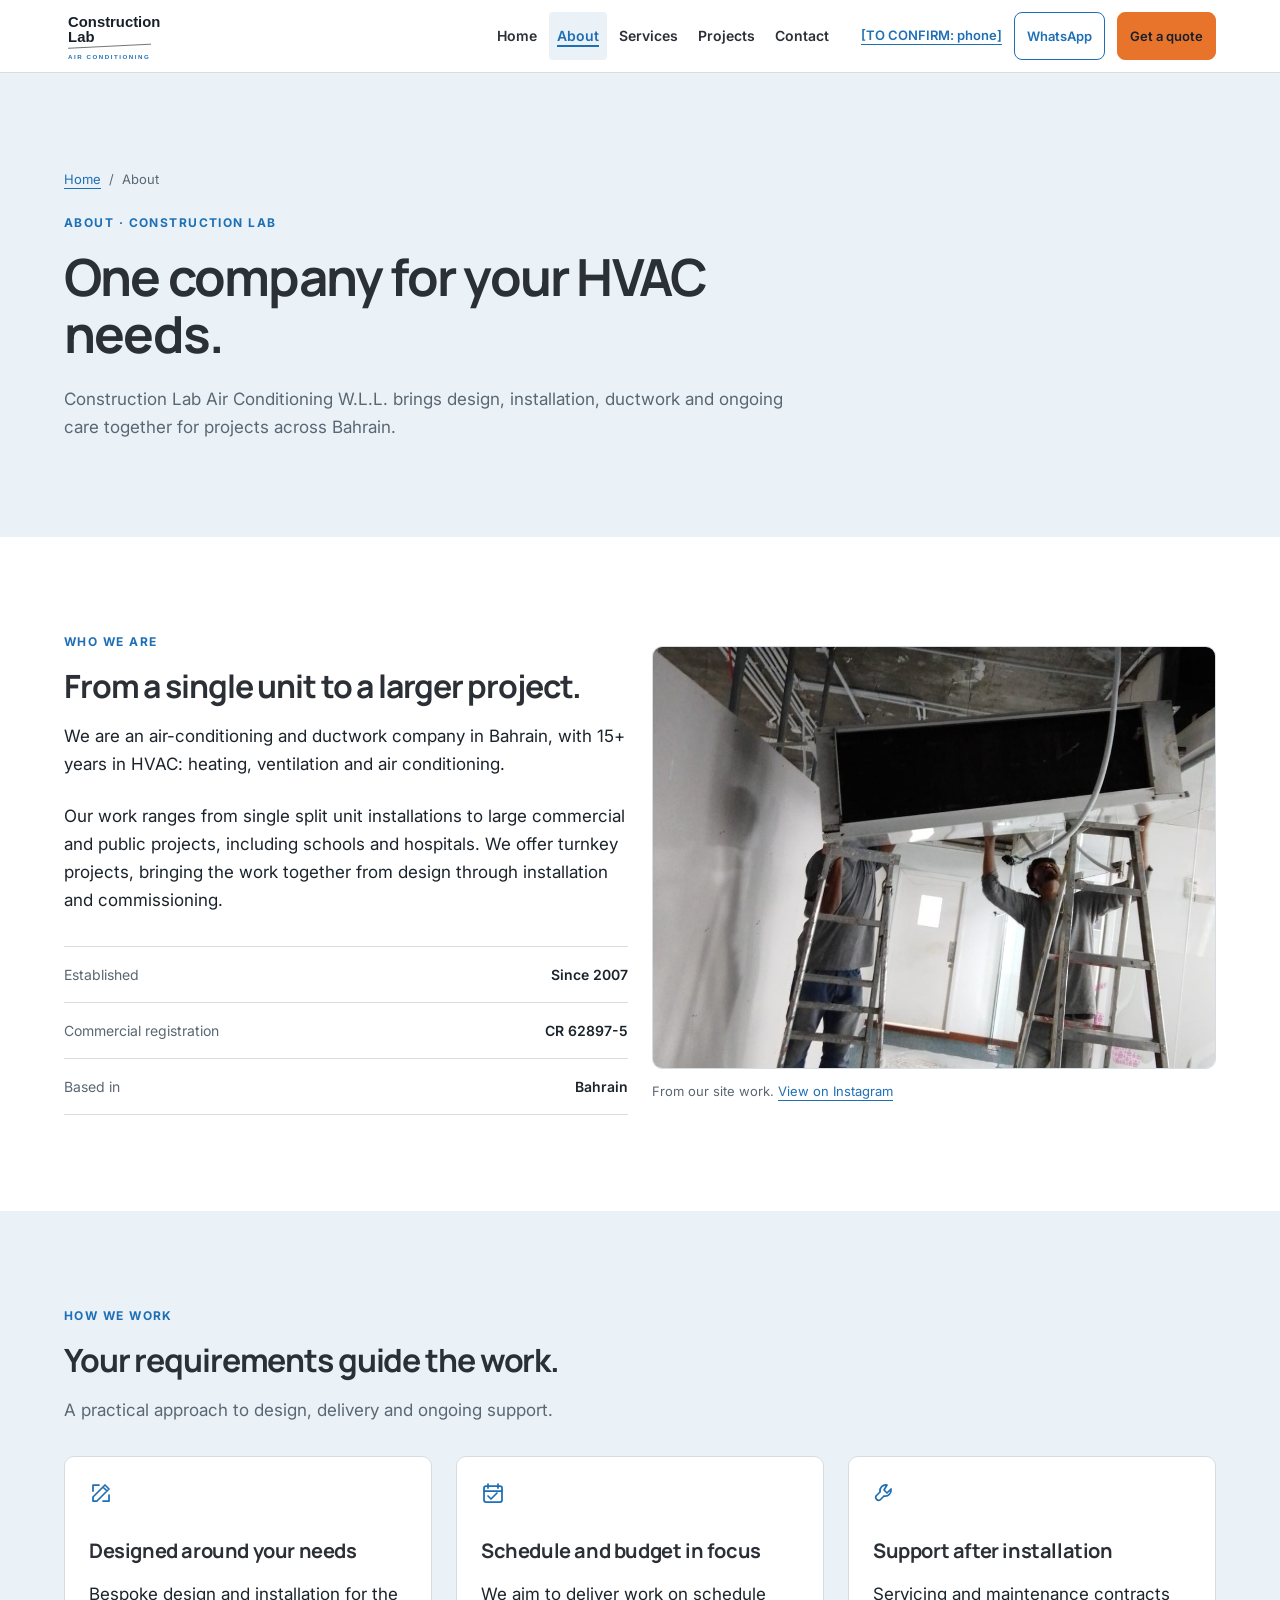
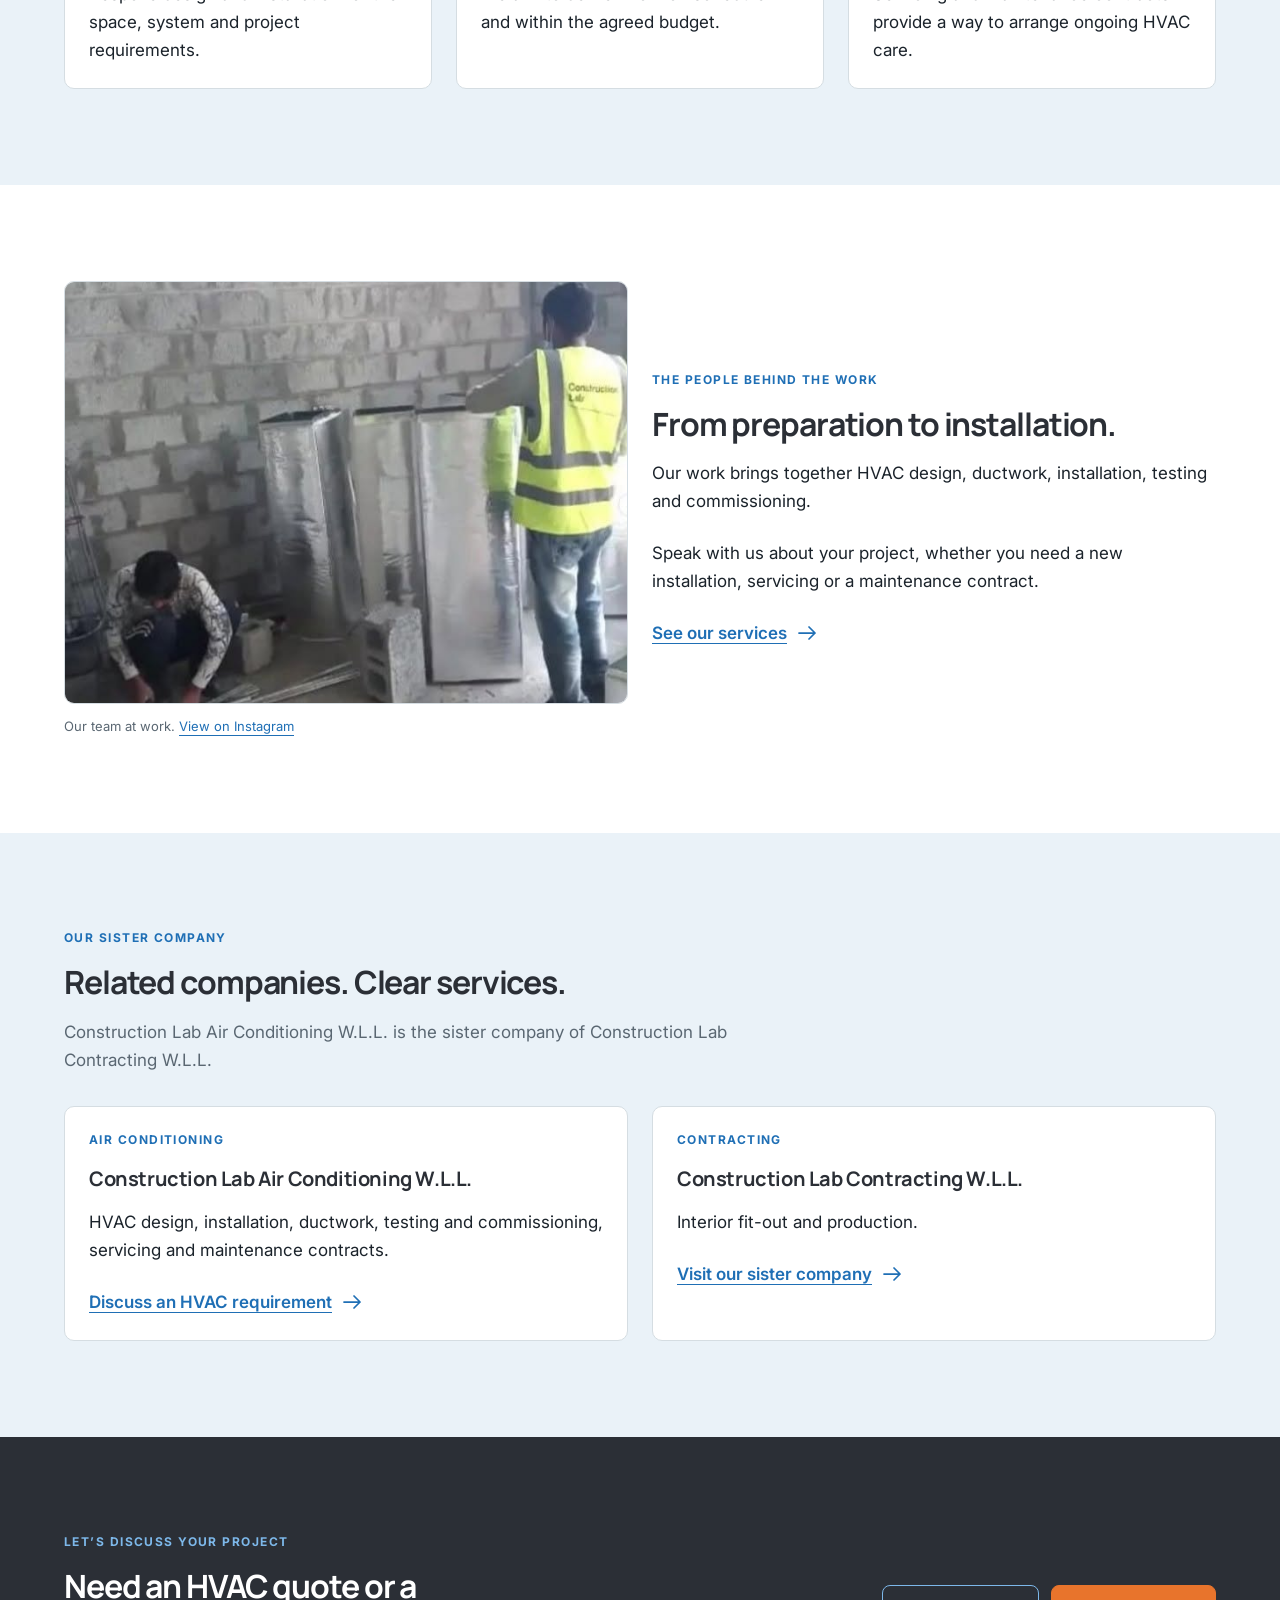
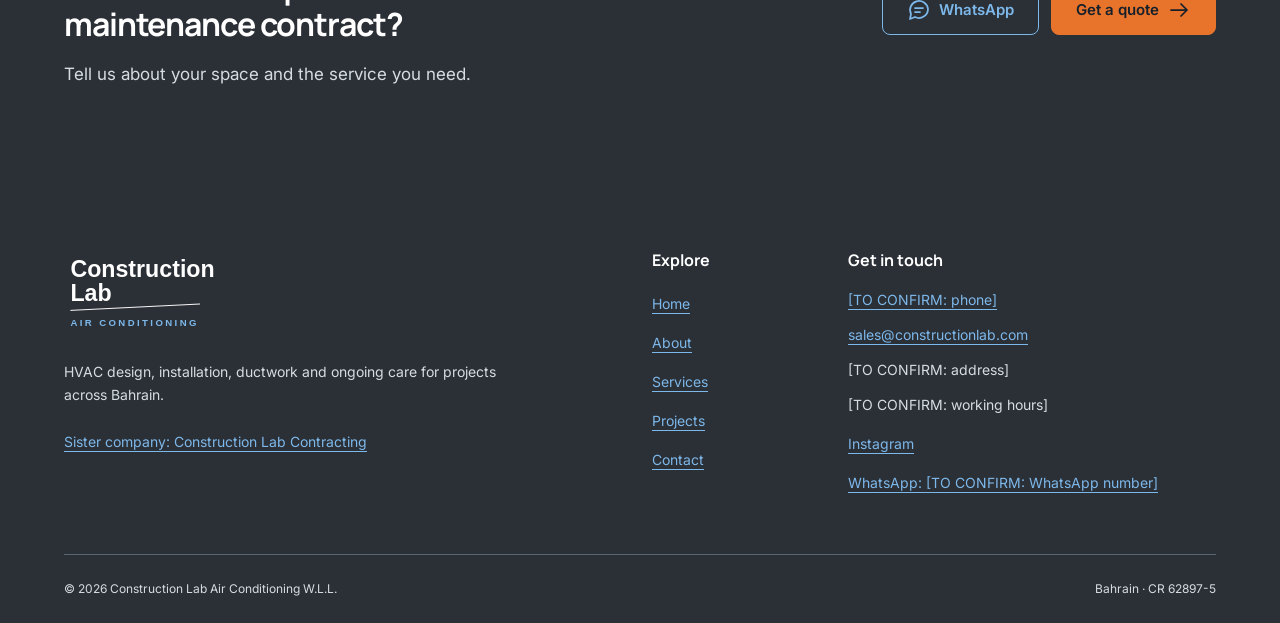
==== about.html @ 52caa05a "Add files via upload" ====
<!doctype html>
<html lang="en">
<head>
  <meta charset="utf-8">
  <meta name="viewport" content="width=device-width, initial-scale=1, viewport-fit=cover">
  <meta name="theme-color" content="#2B2F36">
  <title>About our HVAC company in Bahrain | Construction Lab</title>
  <meta name="description" content="Meet Construction Lab Air Conditioning W.L.L., a Bahrain HVAC business offering design, installation, ductwork and ongoing service and maintenance contracts.">
  <meta property="og:type" content="website">
  <meta property="og:locale" content="en_BH">
  <meta property="og:site_name" content="Construction Lab Air Conditioning W.L.L.">
  <meta property="og:title" content="About our HVAC company in Bahrain | Construction Lab">
  <meta property="og:description" content="Meet Construction Lab Air Conditioning W.L.L., a Bahrain HVAC business offering design, installation, ductwork and ongoing service and maintenance contracts.">
  <!-- Canonical and og:url are populated from SITE_URL. No guessed domain is published. -->
  <link rel="icon" href="assets/favicon.svg" type="image/svg+xml">
  <link rel="preconnect" href="https://fonts.googleapis.com">
  <link rel="preconnect" href="https://fonts.gstatic.com" crossorigin>
  <link rel="stylesheet" href="https://fonts.googleapis.com/css2?family=Inter:wght@400;500;600;700&amp;family=Manrope:wght@700&amp;display=swap">
  <link rel="stylesheet" href="css/styles.css">
  <script src="js/config.js" defer></script>
  <script src="js/main.js" defer></script>
  <script id="business-schema" type="application/ld+json">{"@context":"https://schema.org","@type":"HVACBusiness","name":"Construction Lab Air Conditioning W.L.L.","description":"HVAC design, installation, ductwork, testing and commissioning, servicing and maintenance contracts in Bahrain.","email":"sales@constructionlab.com","areaServed":{"@type":"Country","name":"Bahrain"},"identifier":"CR 62897-5"}</script>
</head>
<body data-page="about">
  <!-- SHARED HEADER START: the same markup is in partials/header.html. -->
  <a class="skip-link" href="#main">Skip to content</a>
  <svg class="icon-sprite" xmlns="http://www.w3.org/2000/svg" aria-hidden="true" focusable="false">
    <defs>
      <symbol id="i-menu" viewBox="0 0 24 24"><path d="M4 6h16M4 12h16M4 18h16"/></symbol>
      <symbol id="i-arrow" viewBox="0 0 24 24"><path d="M4 12h16m-6-6 6 6-6 6"/></symbol>
      <symbol id="i-design" viewBox="0 0 24 24"><path d="m4 16 12-12 4 4L8 20H4v-4Zm10-10 4 4M4 4h6M4 4v6M20 14v6h-6"/></symbol>
      <symbol id="i-install" viewBox="0 0 24 24"><rect x="3" y="4" width="18" height="9" rx="2"/><path d="M6 10h12M7 16v4m5-4v5m5-5v4M17 7h1"/></symbol>
      <symbol id="i-duct" viewBox="0 0 24 24"><path d="M3 4h9a8 8 0 0 1 8 8v9h-6v-9a2 2 0 0 0-2-2H3V4Zm4 0v6m7 5h6M3 3v8m10 10h8"/></symbol>
      <symbol id="i-test" viewBox="0 0 24 24"><path d="M8 4H5v17h14V4h-3"/><rect x="8" y="2" width="8" height="5" rx="1"/><path d="m8 13 3 3 5-6"/></symbol>
      <symbol id="i-service" viewBox="0 0 24 24"><path d="M14 4a6 6 0 0 0-7 7L3 15a3 3 0 0 0 4 4l4-4a6 6 0 0 0 7-7l-4 4-3-3 3-5Z"/></symbol>
      <symbol id="i-calendar" viewBox="0 0 24 24"><rect x="3" y="5" width="18" height="16" rx="2"/><path d="M7 3v4m10-4v4M3 10h18m-14 5 3 3 6-6"/></symbol>
      <symbol id="i-phone" viewBox="0 0 24 24"><path d="m7 3 3 5-3 2c1 3 3 5 6 6l2-3 5 3-1 4C10 22 2 14 3 5l4-2Z"/></symbol>
      <symbol id="i-chat" viewBox="0 0 24 24"><path d="M21 11a9 9 0 0 1-13 8l-5 2 1-5A9 9 0 1 1 21 11Z"/><path d="M8 10h8M8 14h5"/></symbol>
      <symbol id="i-location" viewBox="0 0 24 24"><path d="M19 10c0 5-7 11-7 11S5 15 5 10a7 7 0 1 1 14 0Z"/><circle cx="12" cy="10" r="2"/></symbol>
      <symbol id="i-check" viewBox="0 0 24 24"><circle cx="12" cy="12" r="9"/><path d="m7 12 3 3 7-7"/></symbol>
      <symbol id="i-building" viewBox="0 0 24 24"><path d="M4 21V3h11v18m0-12h5v12M2 21h20M8 7h3M8 11h3M8 15h3m-3 6v-3h3v3"/></symbol>
    </defs>
  </svg>
  <header class="site-header">
    <div class="container header-inner">
      <a class="brand" href="index.html" aria-label="Construction Lab Air Conditioning home"><img src="assets/logo.svg" width="128" height="57" alt="Construction Lab Air Conditioning"></a>
      <div class="header-controls">
        <a class="button button--quote" href="contact.html#quote-form" data-track="quote">Get a quote</a>
        <button class="menu-toggle" type="button" aria-expanded="false" aria-controls="primary-navigation" aria-label="Open navigation"><svg class="icon" aria-hidden="true"><use href="#i-menu"/></svg></button>
      </div>
      <nav class="navigation" id="primary-navigation" aria-label="Main navigation">
        <ul class="nav-links">
          <li><a href="index.html">Home</a></li>
          <li><a href="about.html" aria-current="page">About</a></li>
          <li><a href="services.html">Services</a></li>
          <li><a href="projects.html">Projects</a></li>
          <li><a href="contact.html">Contact</a></li>
        </ul>
        <div class="header-actions">
          <a class="header-phone" href="contact.html#contact-details" data-contact="phone" aria-label="Call: phone number to be confirmed. View contact options."><span data-config="PHONE">[TO CONFIRM: phone]</span></a>
          <a class="button button--outline" href="contact.html#contact-details" data-contact="whatsapp" aria-label="WhatsApp number to be confirmed. View contact options.">WhatsApp</a>
          <a class="button button--quote" href="contact.html#quote-form" data-track="quote">Get a quote</a>
        </div>
      </nav>
    </div>
  </header>
  <!-- SHARED HEADER END -->
<main id="main" tabindex="-1">

<section class="page-hero ice"><div class="container"><nav class="breadcrumb" aria-label="Breadcrumb"><ol><li><a href="index.html">Home</a></li><li aria-current="page">About</li></ol></nav><p class="eyebrow">About · Construction Lab</p><h1>One company for your HVAC needs.</h1><p class="intro">Construction Lab Air Conditioning W.L.L. brings design, installation, ductwork and ongoing care together for projects across Bahrain.</p></div></section>
<section class="section split-section" aria-labelledby="who-title"><div class="container grid"><div><p class="eyebrow">Who we are</p><h2 id="who-title">From a single unit to a larger project.</h2><p>We are an air-conditioning and ductwork company in Bahrain, with <span data-config="YEARS_EXPERIENCE">15+</span> years in HVAC: heating, ventilation and air conditioning.</p><p>Our work ranges from single split unit installations to large commercial and public projects, including schools and hospitals. We offer turnkey projects, bringing the work together from design through installation and commissioning.</p><dl class="company-facts"><div><dt>Established</dt><dd>Since <span data-config="FOUNDED_YEAR">2007</span></dd></div><div><dt>Commercial registration</dt><dd>CR 62897-5</dd></div><div><dt>Based in</dt><dd>Bahrain</dd></div></dl></div><figure><img class="site-photo" src="assets/images/instagram-duct-replacement.jpg" width="1080" height="1080" alt="Construction Lab site workers handling a rectangular duct beneath a ceiling" loading="lazy" decoding="async"><figcaption class="photo-credit">From our site work. <a href="https://www.instagram.com/cl_airconditioning/p/CucA4TFsxYo/">View on Instagram</a></figcaption></figure></div></section>
<section class="section ice" aria-labelledby="approach-title"><div class="container"><div class="section-heading"><p class="eyebrow">How we work</p><h2 id="approach-title">Your requirements guide the work.</h2><p>A practical approach to design, delivery and ongoing support.</p></div><div class="grid cards-grid"><article class="card"><svg class="icon" aria-hidden="true"><use href="#i-design"/></svg><h3>Designed around your needs</h3><p>Bespoke design and installation for the space, system and project requirements.</p></article><article class="card"><svg class="icon" aria-hidden="true"><use href="#i-calendar"/></svg><h3>Schedule and budget in focus</h3><p>We aim to deliver work on schedule and within the agreed budget.</p></article><article class="card"><svg class="icon" aria-hidden="true"><use href="#i-service"/></svg><h3>Support after installation</h3><p>Servicing and maintenance contracts provide a way to arrange ongoing HVAC care.</p></article></div></div></section>
<section class="section split-section" aria-labelledby="team-title"><div class="container grid"><figure><img class="site-photo" src="assets/images/instagram-duct-preparation.jpg" width="640" height="640" alt="Construction Lab workers preparing insulated rectangular duct sections at a work site" loading="lazy" decoding="async"><figcaption class="photo-credit">Our team at work. <a href="https://www.instagram.com/cl_airconditioning/p/Ci_9-12sdlw/">View on Instagram</a></figcaption></figure><div><p class="eyebrow">The people behind the work</p><h2 id="team-title">From preparation to installation.</h2><p>Our work brings together HVAC design, ductwork, installation, testing and commissioning.</p><p>Speak with us about your project, whether you need a new installation, servicing or a maintenance contract.</p><a class="text-link" href="services.html">See our services <svg class="icon" aria-hidden="true"><use href="#i-arrow"/></svg></a></div></div></section>
<section class="section ice" id="sister-company" aria-labelledby="sister-title"><div class="container"><div class="section-heading"><p class="eyebrow">Our sister company</p><h2 id="sister-title">Related companies. Clear services.</h2><p>Construction Lab Air Conditioning W.L.L. is the sister company of Construction Lab Contracting W.L.L.</p></div><div class="grid company-pair"><article class="card"><p class="eyebrow">Air conditioning</p><h3>Construction Lab Air Conditioning W.L.L.</h3><p>HVAC design, installation, ductwork, testing and commissioning, servicing and maintenance contracts.</p><a class="text-link" href="contact.html">Discuss an HVAC requirement <svg class="icon" aria-hidden="true"><use href="#i-arrow"/></svg></a></article><article class="card"><p class="eyebrow">Contracting</p><h3>Construction Lab Contracting W.L.L.</h3><p>Interior fit-out and production.</p><a class="text-link" href="https://www.linkedin.com/company/construction-lab-contracting-w-l-l/" data-config-link="SISTER_COMPANY_URL">Visit our sister company <svg class="icon" aria-hidden="true"><use href="#i-arrow"/></svg></a></article></div></div></section>
<section class="section cta-band dark" aria-labelledby="cta-title"><div class="container"><div><p class="eyebrow">Let’s discuss your project</p><h2 id="cta-title">Need an HVAC quote or a maintenance contract?</h2><p>Tell us about your space and the service you need.</p></div><div class="actions"><a class="button button--outline" href="contact.html#contact-details" data-contact="whatsapp"><svg class="icon" aria-hidden="true"><use href="#i-chat"/></svg>WhatsApp</a><a class="button button--quote" href="contact.html#quote-form" data-track="quote">Get a quote <svg class="icon" aria-hidden="true"><use href="#i-arrow"/></svg></a></div></div></section>
</main>
  <!-- SHARED FOOTER START: the same markup is in partials/footer.html. -->
  <footer class="site-footer">
    <div class="container">
      <div class="grid footer-grid">
        <div>
          <a class="footer-brand" href="index.html" aria-label="Construction Lab Air Conditioning home"><img src="assets/logo-light.svg" width="200" height="88" alt="Construction Lab Air Conditioning"></a>
          <p>HVAC design, installation, ductwork and ongoing care for projects across Bahrain.</p>
          <p><a href="https://www.linkedin.com/company/construction-lab-contracting-w-l-l/" data-config-link="SISTER_COMPANY_URL">Sister company: Construction Lab Contracting</a></p>
        </div>
        <div>
          <h2>Explore</h2>
          <ul class="footer-links"><li><a href="index.html">Home</a></li><li><a href="about.html">About</a></li><li><a href="services.html">Services</a></li><li><a href="projects.html">Projects</a></li><li><a href="contact.html">Contact</a></li></ul>
        </div>
        <div class="footer-contact">
          <h2>Get in touch</h2>
          <address><p><a href="contact.html#contact-details" data-contact="phone" aria-label="Call: phone number to be confirmed. View contact options."><span data-config="PHONE">[TO CONFIRM: phone]</span></a></p><p><a href="mailto:sales@constructionlab.com" data-email><span data-config="EMAIL">sales@constructionlab.com</span></a></p><p data-config="ADDRESS">[TO CONFIRM: address]</p></address>
          <p data-config="WORKING_HOURS">[TO CONFIRM: working hours]</p>
          <ul class="footer-links"><li><a href="https://www.instagram.com/cl_airconditioning/" data-config-link="INSTAGRAM_URL">Instagram</a></li><li><a href="contact.html#contact-details" data-contact="whatsapp" aria-label="WhatsApp number to be confirmed. View contact options.">WhatsApp: <span data-config="WHATSAPP">[TO CONFIRM: WhatsApp number]</span></a></li></ul>
        </div>
      </div>
      <div class="footer-bottom"><p>© <span data-year>2026</span> <span data-config="COMPANY_NAME">Construction Lab Air Conditioning W.L.L.</span></p><p>Bahrain · CR 62897-5</p></div>
    </div>
  </footer>
  <nav class="mobile-actions" aria-label="Quick contact">
    <a class="button button--outline" href="contact.html#contact-details" data-contact="phone" aria-label="Call: phone number to be confirmed. View contact options."><svg class="icon" aria-hidden="true"><use href="#i-phone"/></svg>Call</a>
    <a class="button button--outline" href="contact.html#contact-details" data-contact="whatsapp" aria-label="WhatsApp number to be confirmed. View contact options."><svg class="icon" aria-hidden="true"><use href="#i-chat"/></svg>WhatsApp</a>
    <a class="button button--quote" href="contact.html#quote-form" data-track="quote">Get a quote</a>
  </nav>
  <!-- SHARED FOOTER END -->
</body>
</html>
---- css/styles.css ----
/* Construction Lab Air Conditioning — shared styles, no build required. */
:root {
  --charcoal: #2B2F36;
  --blue: #1F6FB5;
  --blue-dark: #195C97;
  --ice: #EAF2F8;
  --silver: #AEB7BF;
  --border: #D5DDE2;
  --orange: #E8742C;
  --orange-dark: #D1621D;
  --white: #FFFFFF;
  --text: #1B232B;
  --text-muted: #5A6772;
  --dark-link: #7DB8EA;
  --button-dark: #17202A;
  --button-dark-hover: #111820; /* 4.66:1 on orange-dark; #17202A only gives 4.29:1. */
  --s1: 4px; --s2: 8px; --s3: 12px; --s4: 16px;
  --s6: 24px; --s8: 32px; --s12: 48px; --s16: 64px; --s24: 96px;
  --radius: 10px;
  --header-height: 72px;
  --section-space: var(--s12);
  --transition: 180ms ease-out;
}
*, *::before, *::after { box-sizing: border-box; }
html { scroll-behavior: smooth; scroll-padding-top: 96px; }
body { margin: 0; padding-bottom: calc(80px + env(safe-area-inset-bottom)); background: var(--white); color: var(--text); font: 400 17px/1.65 Inter, system-ui, -apple-system, sans-serif; }
body, input, textarea, button, select { -webkit-text-size-adjust: 100%; }
img, svg { max-width: 100%; }
img { display: block; height: auto; }
button, input, textarea, select { font: inherit; }
button, a, input, select, textarea { -webkit-tap-highlight-color: transparent; }
button { cursor: pointer; }
a { color: var(--blue); text-underline-offset: 4px; }
a:hover { color: var(--blue-dark); }
:focus-visible { outline: 3px solid var(--blue); outline-offset: 4px; }
.dark :focus-visible, .site-footer :focus-visible { outline-color: var(--dark-link); }
[hidden] { display: none !important; }
h1, h2, h3, h4 { margin: 0 0 var(--s4); color: var(--charcoal); font-family: Manrope, system-ui, sans-serif; font-weight: 700; letter-spacing: -.035em; overflow-wrap: break-word; }
h1 { font-size: clamp(2.25rem, 4vw, 3.5rem); line-height: 1.1; }
h2 { font-size: clamp(1.75rem, 2.5vw, 2.5rem); line-height: 1.2; }
h3 { font-size: 1.25rem; line-height: 1.35; letter-spacing: -.02em; }
p { max-width: 68ch; margin: 0 0 var(--s6); }
p:last-child { margin-bottom: 0; }
figure { margin: 0; }
ul, ol { margin-top: 0; padding-left: var(--s6); }
address { font-style: normal; }
small, .small { font-size: .875rem; }
.container { width: 100%; max-width: 1200px; margin-inline: auto; padding-inline: var(--s4); }
.section { padding-block: var(--section-space); }
.ice { background: var(--ice); }
.dark { background: var(--charcoal); color: var(--white); }
.dark h1, .dark h2, .dark h3 { color: var(--white); }
.dark a:not(.button), .site-footer a { color: var(--dark-link); }
.dark .eyebrow { color: var(--dark-link); }
.muted { color: var(--text-muted); }
.eyebrow { margin-bottom: var(--s4); color: var(--blue); font-size: .75rem; line-height: 1.5; font-weight: 700; letter-spacing: .12em; text-transform: uppercase; }
.section-heading { margin-bottom: var(--s8); }
.section-heading p:not(.eyebrow) { color: var(--text-muted); }
.heading-row { display: flex; flex-wrap: wrap; justify-content: space-between; align-items: end; gap: var(--s6); margin-bottom: var(--s8); }
.heading-row .section-heading { margin: 0; }
.grid { display: grid; grid-template-columns: repeat(12, minmax(0, 1fr)); gap: var(--s6); }
.grid > * { grid-column: span 12; min-width: 0; }
.stack > * + * { margin-top: var(--s6); }
.actions { display: flex; flex-wrap: wrap; align-items: center; gap: var(--s3); }
.icon { width: 24px; height: 24px; flex: 0 0 24px; fill: none; stroke: currentColor; stroke-width: 1.75; stroke-linecap: round; stroke-linejoin: round; }
.icon-sprite { position: absolute; width: 0; height: 0; overflow: hidden; }
.text-link { display: inline-flex; align-items: center; gap: var(--s2); font-weight: 600; }
.button { display: inline-flex; align-items: center; justify-content: center; gap: var(--s2); min-height: 48px; padding: var(--s3) var(--s6); border: 1px solid var(--blue); border-radius: 8px; background: var(--blue); color: var(--white); font-size: .9375rem; font-weight: 600; line-height: 1.45; text-align: center; text-decoration: none; transition: background var(--transition), border-color var(--transition), transform var(--transition); }
.button:hover { color: var(--white); background: var(--blue-dark); border-color: var(--blue-dark); }
.button--quote { background: var(--orange); border-color: var(--orange); color: var(--button-dark); }
.button--quote:hover { background: var(--orange-dark); border-color: var(--orange-dark); color: var(--button-dark-hover); }
.button--outline { background: transparent; border-color: var(--blue); color: var(--blue); }
.button--outline:hover { background: var(--ice); color: var(--blue-dark); }
.dark .button--outline { border-color: var(--dark-link); color: var(--dark-link); }
.dark .button--outline:hover { background: var(--white); border-color: var(--white); color: var(--blue-dark); }
.button:disabled { cursor: wait; background: var(--ice); color: var(--text-muted); border-color: var(--border); }
.skip-link { position: fixed; top: -100px; left: var(--s4); z-index: 100; padding: var(--s3) var(--s6); background: var(--white); color: var(--blue); }
.skip-link:focus { top: var(--s2); }
.sr-only { position: absolute !important; width: 1px; height: 1px; padding: 0; margin: -1px; overflow: hidden; clip: rect(0,0,0,0); white-space: nowrap; border: 0; }

/* Shared header. With JavaScript unavailable the navigation stays visible. */
.site-header { position: sticky; top: 0; z-index: 30; background: var(--white); border-bottom: 1px solid var(--border); }
.header-inner { position: relative; display: flex; flex-wrap: wrap; align-items: center; justify-content: space-between; gap: var(--s4); min-height: var(--header-height); }
.brand { flex-shrink: 0; display: inline-flex; width: 128px; color: var(--charcoal); text-decoration: none; }
.brand svg { display: block; width: 128px; height: 57px; }
.header-controls { display: flex; align-items: center; gap: var(--s2); }
.header-controls > .button { padding-inline: var(--s4); font-size: .875rem; }
.menu-toggle { display: none; align-items: center; justify-content: center; width: 48px; height: 48px; border: 1px solid var(--border); border-radius: 8px; color: var(--charcoal); background: var(--white); }
.js .menu-toggle { display: inline-flex; }
.navigation { flex-basis: 100%; padding-block: var(--s4) var(--s6); }
.js .navigation { display: none; }
.js .navigation.is-open { display: block; }
.nav-links { display: flex; flex-direction: column; gap: var(--s1); margin: 0; padding: 0; list-style: none; }
.nav-links a { display: block; padding: var(--s3) var(--s4); border-radius: 4px; font-size: .9375rem; font-weight: 600; color: var(--charcoal); text-decoration: none; }
.nav-links a:hover, .nav-links a[aria-current="page"] { background: var(--ice); color: var(--blue); }
.nav-links a[aria-current="page"] { text-decoration: underline; text-decoration-thickness: 2px; }
.header-actions { display: flex; flex-wrap: wrap; align-items: center; gap: var(--s3); margin-top: var(--s4); }
.header-phone { font-size: .8125rem; font-weight: 600; }
.header-actions .button { padding-inline: var(--s4); }
.mobile-actions { position: fixed; z-index: 40; right: 0; bottom: 0; left: 0; display: grid; grid-template-columns: 1fr 1fr 1.15fr; gap: var(--s2); padding: var(--s2) var(--s3) calc(var(--s2) + env(safe-area-inset-bottom)); border-top: 1px solid var(--border); background: var(--white); }
.mobile-actions .button { min-height: 56px; padding: var(--s2) var(--s1); font-size: .75rem; }
.mobile-actions .icon { width: 20px; height: 20px; flex-basis: 20px; }

/* Home and reusable content components. */
.hero { padding-block: var(--section-space); }
.hero .grid { align-items: center; column-gap: var(--s6); row-gap: var(--s8); }
.hero-copy > p:not(.eyebrow) { color: var(--text-muted); margin-block: var(--s6) var(--s8); }
.hero .actions { margin-bottom: var(--s8); }
.hero-note { display: flex; align-items: center; gap: var(--s2); color: var(--text-muted); font-size: .8125rem; }
.photo-placeholder { display: flex; flex-direction: column; justify-content: center; align-items: center; gap: var(--s3); width: 100%; aspect-ratio: 4 / 3; min-height: 200px; padding: var(--s6); border: 1px solid var(--border); border-radius: var(--radius); background: var(--ice); color: var(--text-muted); text-align: center; font-size: .8125rem; }
.photo-placeholder .icon { color: var(--blue); }
.hero-figure .photo-placeholder { aspect-ratio: 5 / 4; }
.hero-photo { width: 100%; aspect-ratio: 5 / 4; object-fit: cover; border-radius: var(--radius); border: 1px solid var(--border); }
.site-photo { display: block; width: 100%; height: auto; aspect-ratio: 4 / 3; object-fit: cover; border: 1px solid var(--border); border-radius: var(--radius); }
.photo-credit { margin-top: var(--s3); color: var(--text-muted); font-size: .8125rem; }
.company-facts { margin: var(--s8) 0 0; border-top: 1px solid var(--border); }
.company-facts > div { display: flex; flex-wrap: wrap; justify-content: space-between; gap: var(--s3); padding-block: var(--s4); border-bottom: 1px solid var(--border); }
.company-facts dt { color: var(--text-muted); font-size: .875rem; }
.company-facts dd { margin: 0; font-weight: 600; font-size: .875rem; }
.card > .icon { color: var(--blue); margin-bottom: var(--s6); }
.service-jump { display: flex; flex-wrap: wrap; gap: var(--s3) var(--s6); margin-top: var(--s8); }
.service-jump a { padding-block: var(--s2); font-size: .875rem; font-weight: 600; }
.page-hero .actions { margin-top: var(--s8); }
.site-gallery-card { overflow: hidden; border: 1px solid var(--border); border-radius: var(--radius); background: var(--white); }
.site-gallery-card .site-photo { border: 0; border-radius: 0; aspect-ratio: 4 / 3; }
.site-gallery-card figcaption { padding: var(--s6); }
.site-gallery-card h3 { margin-bottom: var(--s3); }
.site-gallery-card a { font-size: .875rem; }
.map-frame { display: block; width: 100%; height: 360px; border: 1px solid var(--border); border-radius: var(--radius); background: var(--ice); }
#quote-form, #contact-details, #sister-company, #selected-projects { scroll-margin-top: 96px; }
#quote-fields { min-width: 0; border: 0; padding: 0; margin: 0; }
.brand img { width: 128px; height: 57px; }
.footer-brand img { width: 200px; height: 88px; }
.hero-figure figcaption { display: flex; justify-content: space-between; flex-wrap: wrap; gap: var(--s2); padding-top: var(--s4); color: var(--text-muted); font-size: .75rem; }
.hero-figure figcaption span:first-child { font-weight: 600; color: var(--charcoal); }
.credibility { padding-block: var(--s6); border-block: 1px solid var(--border); }
.credibility-item { display: flex; align-items: center; gap: var(--s4); font-size: .875rem; font-weight: 600; }
.credibility-item .icon { color: var(--blue); }
.stats-strip { padding-block: var(--s8); }
.stat { padding-block: var(--s4); border-bottom: 1px solid var(--border); }
.stat:last-child { border: 0; }
.stat strong { display: block; color: var(--charcoal); font: 700 clamp(2rem, 3vw, 2.75rem)/1.2 Manrope, sans-serif; letter-spacing: -.04em; }
.stat span.stat-label { display: block; margin-top: var(--s2); color: var(--text-muted); font-size: .875rem; }
.card { position: relative; background: var(--white); border: 1px solid var(--border); border-radius: var(--radius); padding: var(--s6); }
.service-card, .project-card { transition: transform var(--transition), box-shadow var(--transition); }
.service-card:hover, .project-card:hover { transform: translateY(-3px); box-shadow: 0 6px 20px rgba(23,48,63,.08); }
.card-top { display: flex; justify-content: space-between; align-items: center; margin-bottom: var(--s8); color: var(--blue); }
.card-number { color: var(--text-muted); font-size: .75rem; }
.service-card { display: flex; flex-direction: column; }
.service-card p { color: var(--text-muted); font-size: .9375rem; }
.service-card .text-link { margin-top: auto; font-size: .875rem; }
.project-card .photo-placeholder { aspect-ratio: 16 / 11; min-height: 160px; margin-bottom: var(--s6); border-radius: 4px; }
.project-card h3 { margin-bottom: var(--s2); }
.project-card p { color: var(--text-muted); font-size: .875rem; margin-bottom: var(--s4); }
.tag { display: inline-block; padding: var(--s1) var(--s2); border-radius: 4px; background: var(--ice); color: var(--blue-dark); font-size: .75rem; font-weight: 500; }
.reason { border-top: 1px solid var(--border); padding-top: var(--s6); }
.reason .icon { color: var(--blue); margin-bottom: var(--s4); }
.reason p { color: var(--text-muted); font-size: .9375rem; }
.sister-strip { padding-block: var(--s8); border-top: 1px solid var(--border); }
.sister-inner { display: flex; align-items: center; justify-content: space-between; flex-wrap: wrap; gap: var(--s6); }
.sister-inner p { margin: 0; max-width: 72ch; font-size: .9375rem; }
.cta-band .container { display: flex; flex-wrap: wrap; align-items: center; justify-content: space-between; gap: var(--s8); }
.cta-band h2 { max-width: 24ch; margin-bottom: var(--s4); }
.cta-band p { color: #D5DDE2; }
.cta-band .actions { flex-shrink: 1; }
.page-hero { padding-block: var(--section-space); }
.page-hero h1 { max-width: 22ch; }
.page-hero .intro { color: var(--text-muted); margin-top: var(--s6); }
.breadcrumb { margin-bottom: var(--s6); color: var(--text-muted); font-size: .8125rem; }
.breadcrumb ol { display: flex; flex-wrap: wrap; gap: var(--s2); list-style: none; padding: 0; margin: 0; }
.breadcrumb li + li::before { content: "/"; margin-right: var(--s2); }
.split-section .grid { align-items: center; }
.fact-list { padding: 0; list-style: none; }
.fact-list li { display: flex; align-items: flex-start; gap: var(--s3); margin-bottom: var(--s4); }
.fact-list .icon { color: var(--blue); margin-top: var(--s1); }
.service-detail { scroll-margin-top: 96px; }
.service-detail .icon { color: var(--blue); margin-bottom: var(--s4); }
.steps { list-style: none; padding: 0; counter-reset: step; }
.step { counter-increment: step; border-top: 1px solid var(--border); padding-top: var(--s6); }
.step::before { content: "0" counter(step); display: block; margin-bottom: var(--s4); color: var(--blue); font: 700 1.25rem Manrope, sans-serif; }
.step p { font-size: .9375rem; color: var(--text-muted); }
.filter-list { display: flex; flex-wrap: wrap; gap: var(--s2); margin-bottom: var(--s6); }
.filter-button { min-height: 48px; padding: var(--s3) var(--s4); border: 1px solid var(--border); border-radius: 8px; background: var(--white); color: var(--charcoal); font-size: .875rem; font-weight: 600; transition: background var(--transition); }
.filter-button:hover { background: var(--ice); }
.filter-button[aria-pressed="true"] { border-color: var(--blue); background: var(--blue); color: var(--white); }
.results-count { margin-bottom: var(--s6); color: var(--text-muted); font-size: .875rem; }
.grid-note { margin-top: var(--s8); color: var(--text-muted); }

/* Contact form and map, shared now for the later pages. */
.form-grid { display: grid; grid-template-columns: 1fr; gap: var(--s6); }
.form-field { min-width: 0; }
.form-field label { display: block; margin-bottom: var(--s2); font-size: .9375rem; font-weight: 600; }
.form-field label span { color: var(--text-muted); font-weight: 400; }
input:not([type="checkbox"]), select, textarea { width: 100%; min-height: 48px; padding: var(--s3); border: 1px solid var(--text-muted); border-radius: 8px; background: var(--white); color: var(--text); }
textarea { min-height: 160px; resize: vertical; }
input::placeholder, textarea::placeholder { color: var(--text-muted); opacity: 1; }
[aria-invalid="true"] { border-color: #A12626 !important; }
.field-error { margin-top: var(--s2); margin-bottom: 0; color: #A12626; font-size: .8125rem; }
.form-help { margin-top: var(--s2); color: var(--text-muted); font-size: .8125rem; }
.form-actions { margin-top: var(--s8); }
.form-status { margin-top: var(--s6); padding: var(--s4); border-left: 3px solid var(--blue); background: var(--ice); }
.form-status[data-state="error"] { border-color: #A12626; }
.form-status[data-state="success"] { border-color: #24633D; }
.honeypot { position: absolute; left: -10000px; width: 1px; height: 1px; overflow: hidden; }
.contact-list { margin: 0; }
.contact-list dt { margin-top: var(--s6); font-size: .8125rem; color: var(--text-muted); }
.contact-list dt:first-child { margin-top: 0; }
.contact-list dd { margin: var(--s1) 0 0; overflow-wrap: anywhere; }
.contact-list a { display: inline-block; padding-block: var(--s1); }
.contact-note { margin-top: var(--s6); padding: var(--s4); border: 1px solid var(--border); border-radius: 8px; font-size: .875rem; }
.map-placeholder { min-height: 280px; display: flex; flex-direction: column; align-items: flex-start; justify-content: center; gap: var(--s4); padding: var(--s8); border: 1px solid var(--border); border-radius: var(--radius); background: var(--ice); }
.map-placeholder p { margin-bottom: 0; }
.map-placeholder .icon { color: var(--blue); }
.notice { position: fixed; z-index: 60; bottom: calc(96px + env(safe-area-inset-bottom)); left: 50%; transform: translateX(-50%); width: min(460px, calc(100% - 32px)); padding: var(--s4); border: 1px solid var(--border); border-radius: var(--radius); color: var(--text); background: var(--white); box-shadow: 0 6px 20px rgba(23,48,63,.08); }
.notice p { font-size: .875rem; margin: 0 var(--s8) var(--s2) 0; }
.notice-close { position: absolute; top: var(--s1); right: var(--s1); width: 36px; height: 36px; border: 0; background: transparent; color: var(--text); }

/* Shared footer. */
.site-footer { padding-top: var(--s16); background: var(--charcoal); color: var(--white); }
.footer-grid { row-gap: var(--s8); }
.footer-brand { display: block; width: 200px; margin-bottom: var(--s6); }
.footer-brand svg { width: 200px; height: 88px; }
.site-footer h2 { font: 700 1rem/1.5 Manrope, sans-serif; color: var(--white); letter-spacing: 0; }
.site-footer p, .site-footer address, .site-footer li { font-size: .875rem; }
.site-footer p, .site-footer address { color: #D5DDE2; }
.footer-links { list-style: none; padding: 0; margin: 0; }
.footer-links li { margin-bottom: var(--s2); }
.footer-links a { display: inline-block; padding-block: var(--s1); }
.footer-contact { overflow-wrap: anywhere; }
.footer-contact p { margin-bottom: var(--s3); }
.footer-bottom { display: flex; flex-wrap: wrap; justify-content: space-between; gap: var(--s4); margin-top: var(--s12); padding-block: var(--s6); border-top: 1px solid #5A6772; }
.footer-bottom p { margin: 0; color: #D5DDE2; font-size: .75rem; }

@media (max-width: 374px) {
  .header-inner { gap: var(--s2); }
  .brand, .brand svg, .brand img { width: 104px; }
  .header-controls > .button { padding-inline: var(--s3); }
}

@media (min-width: 640px) {
  :root { --section-space: var(--s16); }
  .container { padding-inline: var(--s6); }
  .cards-grid > *, .reasons-grid > *, .footer-grid > *, .steps > * { grid-column: span 6; }
  .company-pair > *, .site-gallery > * { grid-column: span 6; }
  .stats-strip .grid > * { grid-column: span 4; }
  .stat { border-bottom: 0; border-right: 1px solid var(--border); padding: 0 var(--s4) 0 0; }
  .form-grid { grid-template-columns: 1fr 1fr; }
  .form-wide { grid-column: 1 / -1; }
}
@media (min-width: 900px) {
  .hero-copy { grid-column: span 7; }
  .hero-figure { grid-column: span 5; }
  .hero .grid { gap: var(--s6); }
  .hero-copy { padding-right: var(--s8); }
  .hero-figure .photo-placeholder { aspect-ratio: 4 / 5; }
  .hero-photo { aspect-ratio: 4 / 5; }
  .site-gallery > * { grid-column: span 4; }
  .credibility .grid > *, .cards-grid > * { grid-column: span 4; }
  .reasons-grid > *, .steps > * { grid-column: span 3; }
  .split-section .grid > * { grid-column: span 6; }
  .service-detail:nth-child(even) .service-photo { order: 2; }
  .service-detail:nth-child(even) .service-copy { order: 1; }
  .service-copy { padding-inline: var(--s6); }
  .contact-layout > .contact-form-wrap { grid-column: span 7; }
  .contact-layout > .contact-sidebar { grid-column: 9 / span 4; }
  .footer-grid > :nth-child(1) { grid-column: span 5; }
  .footer-grid > :nth-child(2) { grid-column: 7 / span 2; }
  .footer-grid > :nth-child(3) { grid-column: span 4; }
}
@media (min-width: 1200px) {
  :root { --section-space: var(--s24); }
  body { padding-bottom: 0; }
  .header-inner { flex-wrap: nowrap; gap: var(--s6); height: var(--header-height); }
  .header-controls, .js .menu-toggle { display: none; }
  .navigation, .js .navigation, .js .navigation.is-open { display: flex; flex: 1; align-items: center; justify-content: flex-end; gap: var(--s6); padding: 0; }
  .nav-links { flex-direction: row; gap: var(--s1); }
  .nav-links a { padding-inline: var(--s2); font-size: .875rem; }
  .header-actions { flex-wrap: nowrap; margin-top: 0; gap: var(--s3); }
  .header-actions .button { font-size: .8125rem; padding-inline: var(--s3); }
  .mobile-actions { display: none; }
  .notice { bottom: var(--s6); }
}
@media (prefers-reduced-motion: reduce) {
  html { scroll-behavior: auto; }
  *, *::before, *::after { transition: none !important; animation: none !important; }
  .service-card:hover, .project-card:hover { transform: none; }
}
@media print {
  body { padding: 0; font-size: 11pt; }
  .site-header { position: static; }
  .navigation, .header-controls, .mobile-actions, .notice, .filter-list { display: none !important; }
  .section, .hero, .page-hero { padding-block: 24px; }
  .card, .photo-placeholder { break-inside: avoid; }
  .dark, .site-footer { color: var(--text); background: var(--white); }
  .dark h2, .site-footer h2, .site-footer p, .site-footer address { color: var(--text); }
}
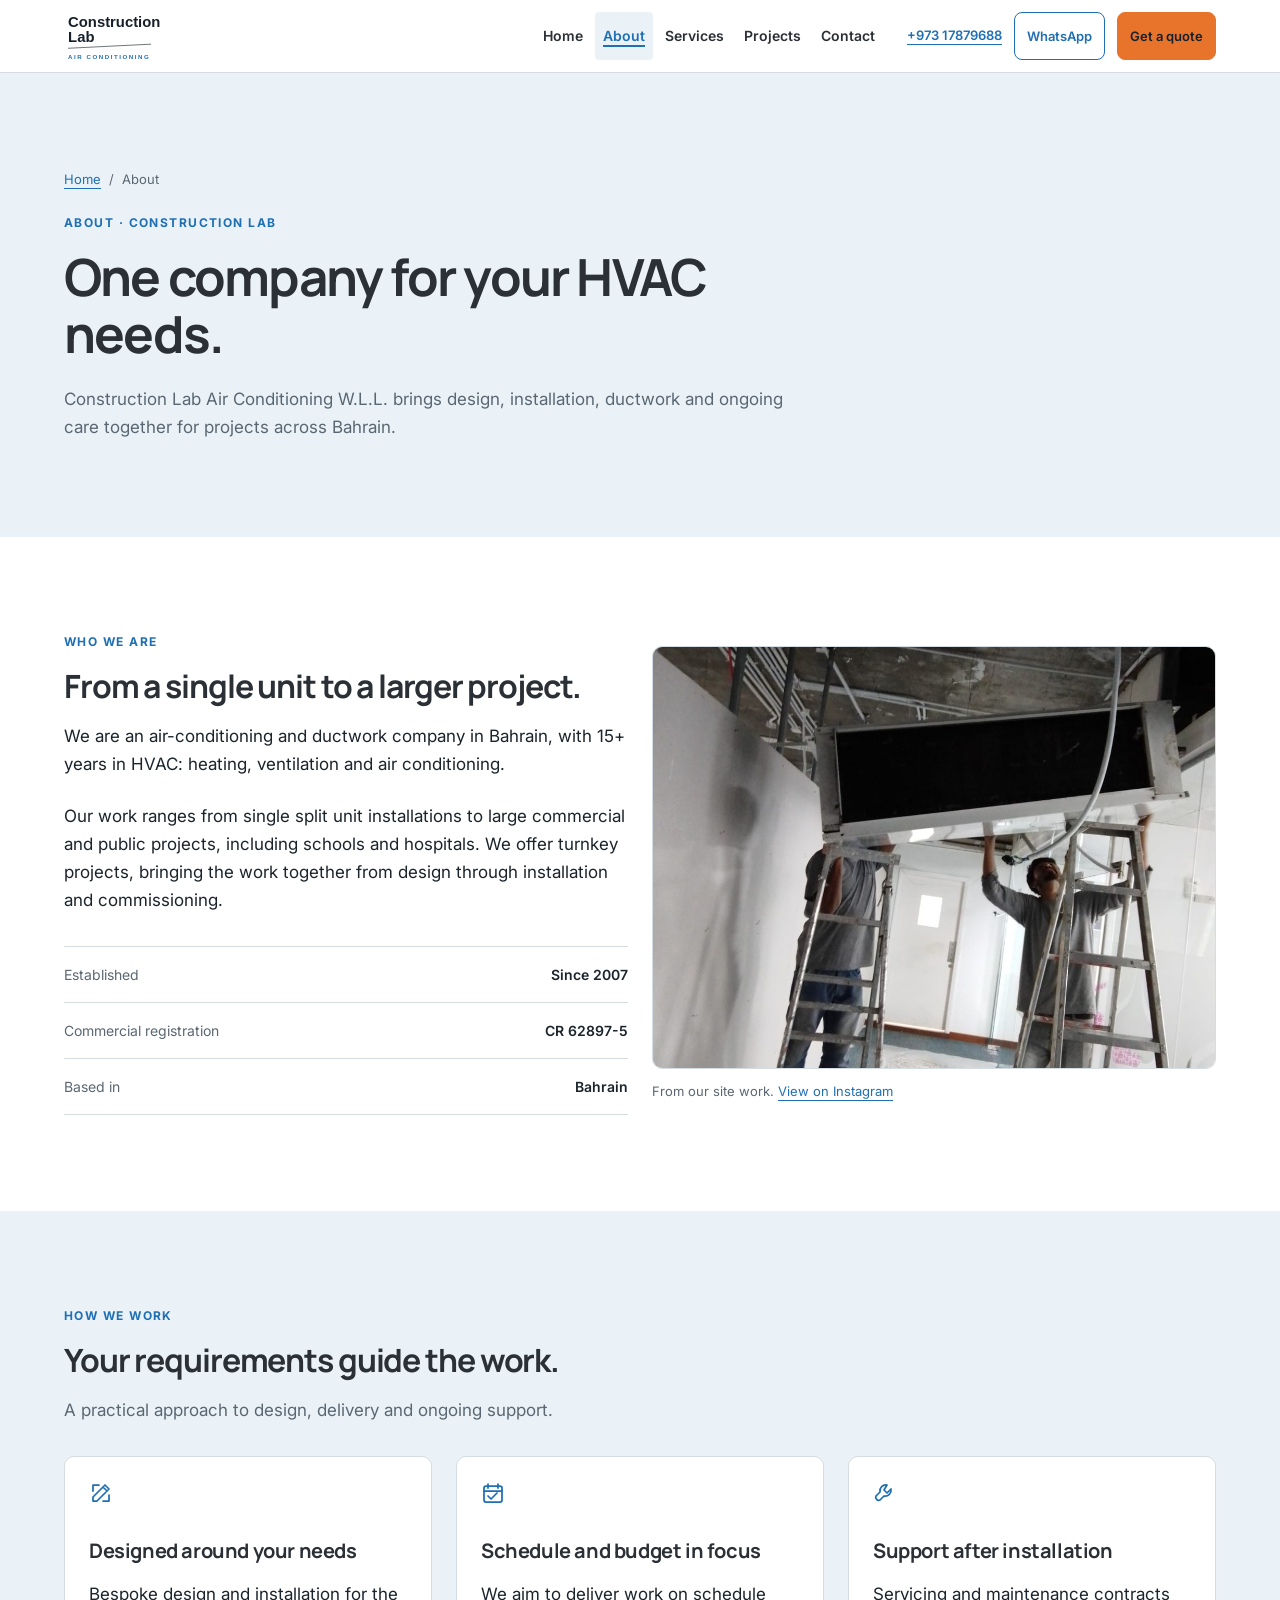
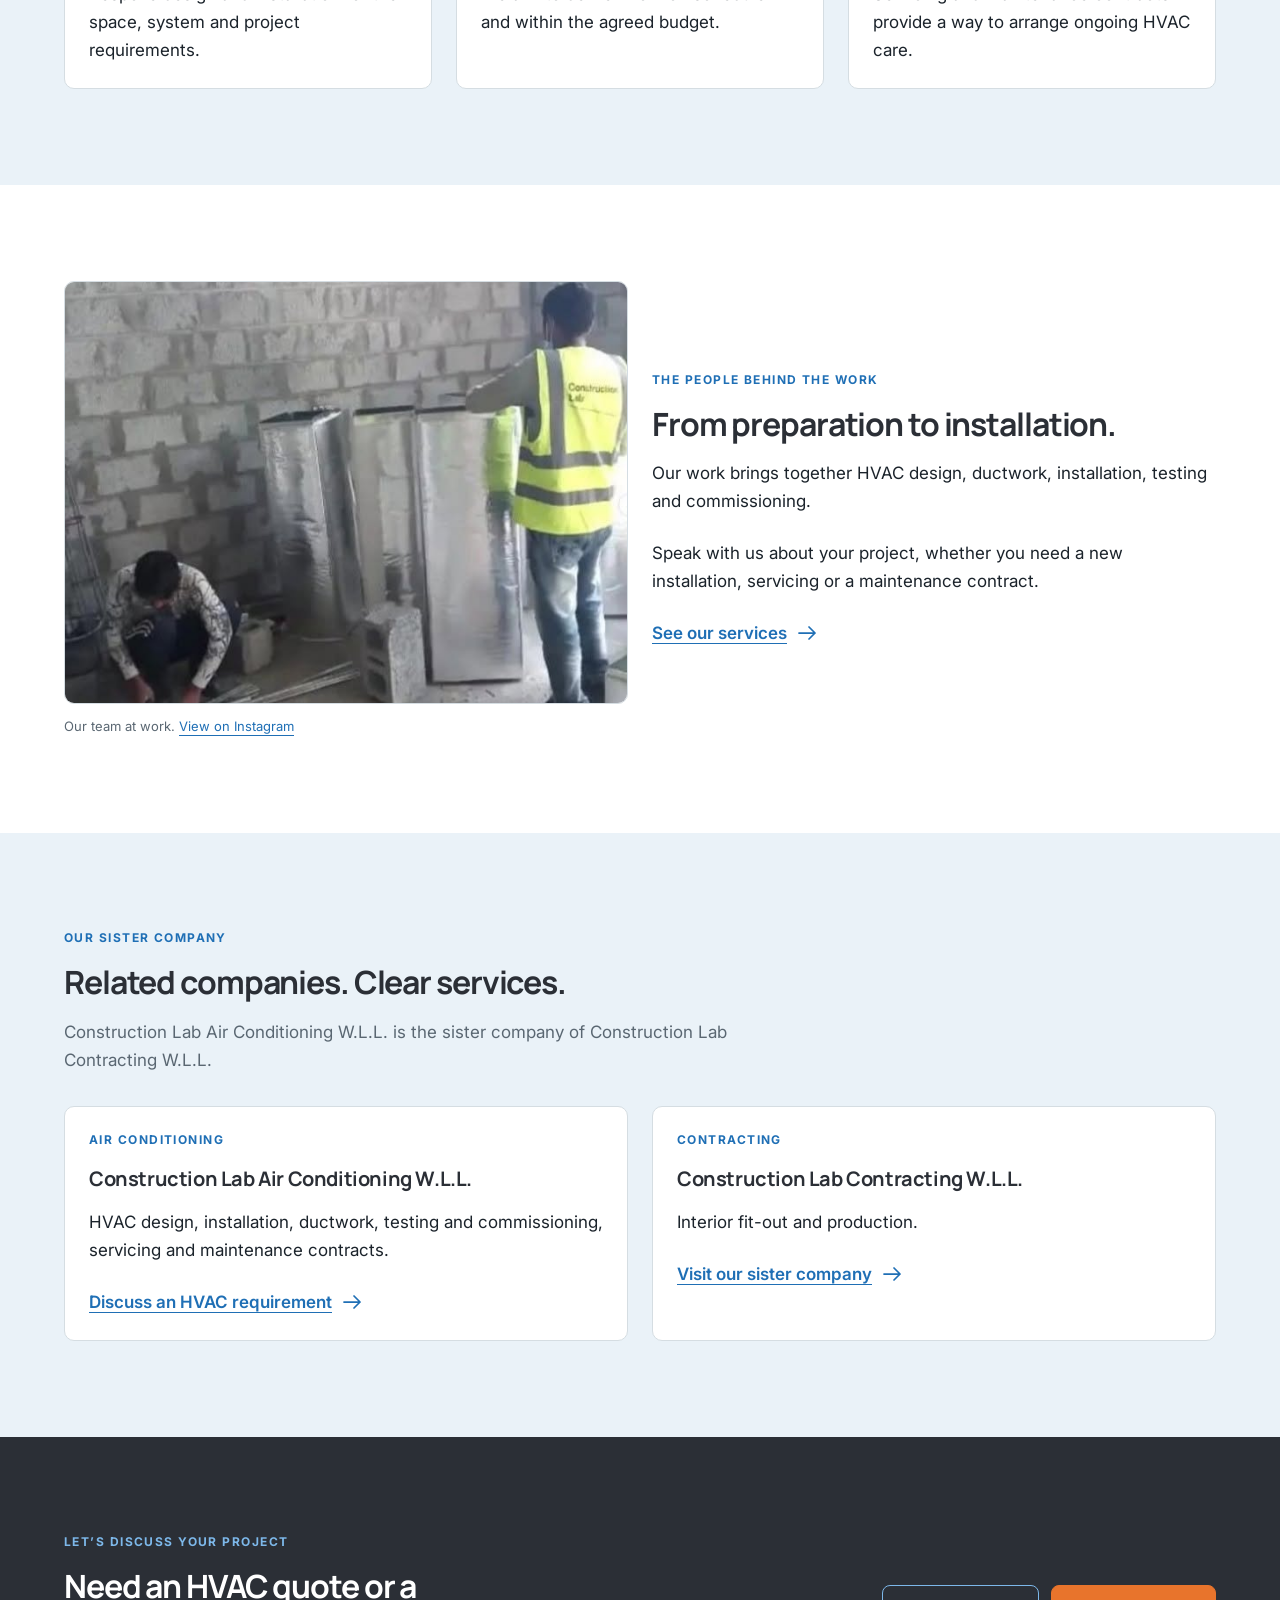
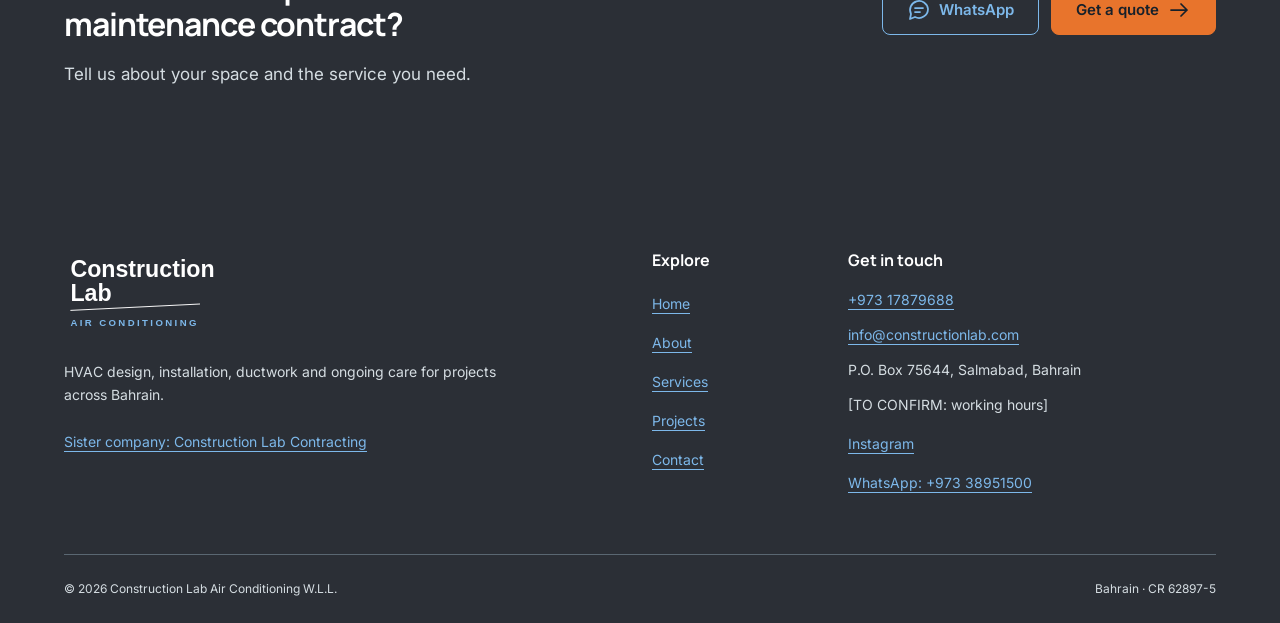
==== commit ff4d860a: "Update company contact details and enable WhatsApp enquiries" ====
--- a/about.html
+++ b/about.html
@@ -19,7 +19,7 @@
   <link rel="stylesheet" href="css/styles.css">
   <script src="js/config.js" defer></script>
   <script src="js/main.js" defer></script>
-  <script id="business-schema" type="application/ld+json">{"@context":"https://schema.org","@type":"HVACBusiness","name":"Construction Lab Air Conditioning W.L.L.","description":"HVAC design, installation, ductwork, testing and commissioning, servicing and maintenance contracts in Bahrain.","email":"sales@constructionlab.com","areaServed":{"@type":"Country","name":"Bahrain"},"identifier":"CR 62897-5"}</script>
+  <script id="business-schema" type="application/ld+json">{"@context":"https://schema.org","@type":"HVACBusiness","name":"Construction Lab Air Conditioning W.L.L.","description":"HVAC design, installation, ductwork, testing and commissioning, servicing and maintenance contracts in Bahrain.","email":"info@constructionlab.com","areaServed":{"@type":"Country","name":"Bahrain"},"identifier":"CR 62897-5"}</script>
 </head>
 <body data-page="about">
   <!-- SHARED HEADER START: the same markup is in partials/header.html. -->
@@ -57,8 +57,8 @@
           <li><a href="contact.html">Contact</a></li>
         </ul>
         <div class="header-actions">
-          <a class="header-phone" href="contact.html#contact-details" data-contact="phone" aria-label="Call: phone number to be confirmed. View contact options."><span data-config="PHONE">[TO CONFIRM: phone]</span></a>
-          <a class="button button--outline" href="contact.html#contact-details" data-contact="whatsapp" aria-label="WhatsApp number to be confirmed. View contact options.">WhatsApp</a>
+          <a class="header-phone" href="tel:+97317879688" data-contact="phone" aria-label="Call +973 17879688"><span data-config="PHONE">+973 17879688</span></a>
+          <a class="button button--outline" href="https://wa.me/97338951500" data-contact="whatsapp" aria-label="Chat on WhatsApp">WhatsApp</a>
           <a class="button button--quote" href="contact.html#quote-form" data-track="quote">Get a quote</a>
         </div>
       </nav>
@@ -72,7 +72,7 @@
 <section class="section ice" aria-labelledby="approach-title"><div class="container"><div class="section-heading"><p class="eyebrow">How we work</p><h2 id="approach-title">Your requirements guide the work.</h2><p>A practical approach to design, delivery and ongoing support.</p></div><div class="grid cards-grid"><article class="card"><svg class="icon" aria-hidden="true"><use href="#i-design"/></svg><h3>Designed around your needs</h3><p>Bespoke design and installation for the space, system and project requirements.</p></article><article class="card"><svg class="icon" aria-hidden="true"><use href="#i-calendar"/></svg><h3>Schedule and budget in focus</h3><p>We aim to deliver work on schedule and within the agreed budget.</p></article><article class="card"><svg class="icon" aria-hidden="true"><use href="#i-service"/></svg><h3>Support after installation</h3><p>Servicing and maintenance contracts provide a way to arrange ongoing HVAC care.</p></article></div></div></section>
 <section class="section split-section" aria-labelledby="team-title"><div class="container grid"><figure><img class="site-photo" src="assets/images/instagram-duct-preparation.jpg" width="640" height="640" alt="Construction Lab workers preparing insulated rectangular duct sections at a work site" loading="lazy" decoding="async"><figcaption class="photo-credit">Our team at work. <a href="https://www.instagram.com/cl_airconditioning/p/Ci_9-12sdlw/">View on Instagram</a></figcaption></figure><div><p class="eyebrow">The people behind the work</p><h2 id="team-title">From preparation to installation.</h2><p>Our work brings together HVAC design, ductwork, installation, testing and commissioning.</p><p>Speak with us about your project, whether you need a new installation, servicing or a maintenance contract.</p><a class="text-link" href="services.html">See our services <svg class="icon" aria-hidden="true"><use href="#i-arrow"/></svg></a></div></div></section>
 <section class="section ice" id="sister-company" aria-labelledby="sister-title"><div class="container"><div class="section-heading"><p class="eyebrow">Our sister company</p><h2 id="sister-title">Related companies. Clear services.</h2><p>Construction Lab Air Conditioning W.L.L. is the sister company of Construction Lab Contracting W.L.L.</p></div><div class="grid company-pair"><article class="card"><p class="eyebrow">Air conditioning</p><h3>Construction Lab Air Conditioning W.L.L.</h3><p>HVAC design, installation, ductwork, testing and commissioning, servicing and maintenance contracts.</p><a class="text-link" href="contact.html">Discuss an HVAC requirement <svg class="icon" aria-hidden="true"><use href="#i-arrow"/></svg></a></article><article class="card"><p class="eyebrow">Contracting</p><h3>Construction Lab Contracting W.L.L.</h3><p>Interior fit-out and production.</p><a class="text-link" href="https://www.linkedin.com/company/construction-lab-contracting-w-l-l/" data-config-link="SISTER_COMPANY_URL">Visit our sister company <svg class="icon" aria-hidden="true"><use href="#i-arrow"/></svg></a></article></div></div></section>
-<section class="section cta-band dark" aria-labelledby="cta-title"><div class="container"><div><p class="eyebrow">Let’s discuss your project</p><h2 id="cta-title">Need an HVAC quote or a maintenance contract?</h2><p>Tell us about your space and the service you need.</p></div><div class="actions"><a class="button button--outline" href="contact.html#contact-details" data-contact="whatsapp"><svg class="icon" aria-hidden="true"><use href="#i-chat"/></svg>WhatsApp</a><a class="button button--quote" href="contact.html#quote-form" data-track="quote">Get a quote <svg class="icon" aria-hidden="true"><use href="#i-arrow"/></svg></a></div></div></section>
+<section class="section cta-band dark" aria-labelledby="cta-title"><div class="container"><div><p class="eyebrow">Let’s discuss your project</p><h2 id="cta-title">Need an HVAC quote or a maintenance contract?</h2><p>Tell us about your space and the service you need.</p></div><div class="actions"><a class="button button--outline" href="https://wa.me/97338951500" data-contact="whatsapp"><svg class="icon" aria-hidden="true"><use href="#i-chat"/></svg>WhatsApp</a><a class="button button--quote" href="contact.html#quote-form" data-track="quote">Get a quote <svg class="icon" aria-hidden="true"><use href="#i-arrow"/></svg></a></div></div></section>
 </main>
   <!-- SHARED FOOTER START: the same markup is in partials/footer.html. -->
   <footer class="site-footer">
@@ -89,17 +89,17 @@
         </div>
         <div class="footer-contact">
           <h2>Get in touch</h2>
-          <address><p><a href="contact.html#contact-details" data-contact="phone" aria-label="Call: phone number to be confirmed. View contact options."><span data-config="PHONE">[TO CONFIRM: phone]</span></a></p><p><a href="mailto:sales@constructionlab.com" data-email><span data-config="EMAIL">sales@constructionlab.com</span></a></p><p data-config="ADDRESS">[TO CONFIRM: address]</p></address>
+          <address><p><a href="tel:+97317879688" data-contact="phone" aria-label="Call +973 17879688"><span data-config="PHONE">+973 17879688</span></a></p><p><a href="mailto:info@constructionlab.com" data-email><span data-config="EMAIL">info@constructionlab.com</span></a></p><p data-config="ADDRESS">P.O. Box 75644, Salmabad, Bahrain</p></address>
           <p data-config="WORKING_HOURS">[TO CONFIRM: working hours]</p>
-          <ul class="footer-links"><li><a href="https://www.instagram.com/cl_airconditioning/" data-config-link="INSTAGRAM_URL">Instagram</a></li><li><a href="contact.html#contact-details" data-contact="whatsapp" aria-label="WhatsApp number to be confirmed. View contact options.">WhatsApp: <span data-config="WHATSAPP">[TO CONFIRM: WhatsApp number]</span></a></li></ul>
+          <ul class="footer-links"><li><a href="https://www.instagram.com/cl_airconditioning/" data-config-link="INSTAGRAM_URL">Instagram</a></li><li><a href="https://wa.me/97338951500" data-contact="whatsapp" aria-label="Chat on WhatsApp">WhatsApp: <span data-config="WHATSAPP">+973 38951500</span></a></li></ul>
         </div>
       </div>
       <div class="footer-bottom"><p>© <span data-year>2026</span> <span data-config="COMPANY_NAME">Construction Lab Air Conditioning W.L.L.</span></p><p>Bahrain · CR 62897-5</p></div>
     </div>
   </footer>
   <nav class="mobile-actions" aria-label="Quick contact">
-    <a class="button button--outline" href="contact.html#contact-details" data-contact="phone" aria-label="Call: phone number to be confirmed. View contact options."><svg class="icon" aria-hidden="true"><use href="#i-phone"/></svg>Call</a>
-    <a class="button button--outline" href="contact.html#contact-details" data-contact="whatsapp" aria-label="WhatsApp number to be confirmed. View contact options."><svg class="icon" aria-hidden="true"><use href="#i-chat"/></svg>WhatsApp</a>
+    <a class="button button--outline" href="tel:+97317879688" data-contact="phone" aria-label="Call +973 17879688"><svg class="icon" aria-hidden="true"><use href="#i-phone"/></svg>Call</a>
+    <a class="button button--outline" href="https://wa.me/97338951500" data-contact="whatsapp" aria-label="Chat on WhatsApp"><svg class="icon" aria-hidden="true"><use href="#i-chat"/></svg>WhatsApp</a>
     <a class="button button--quote" href="contact.html#quote-form" data-track="quote">Get a quote</a>
   </nav>
   <!-- SHARED FOOTER END -->
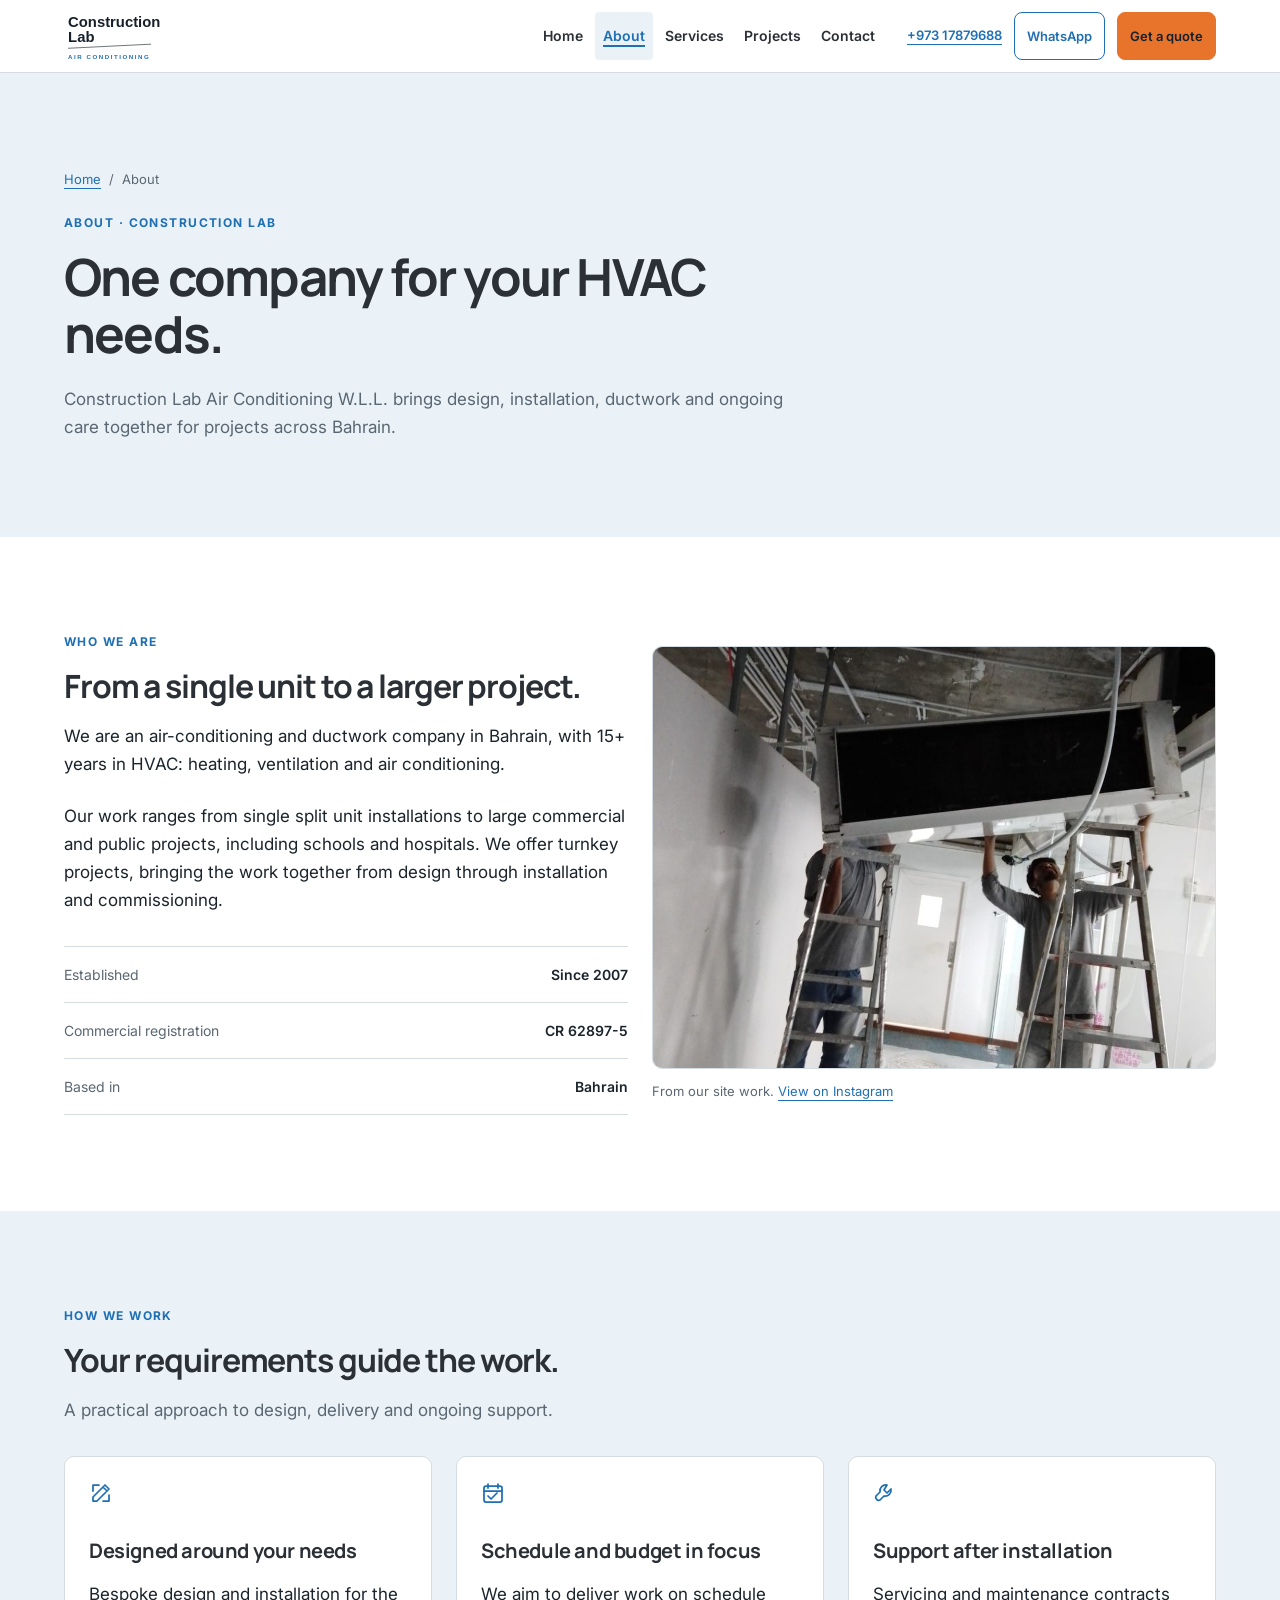
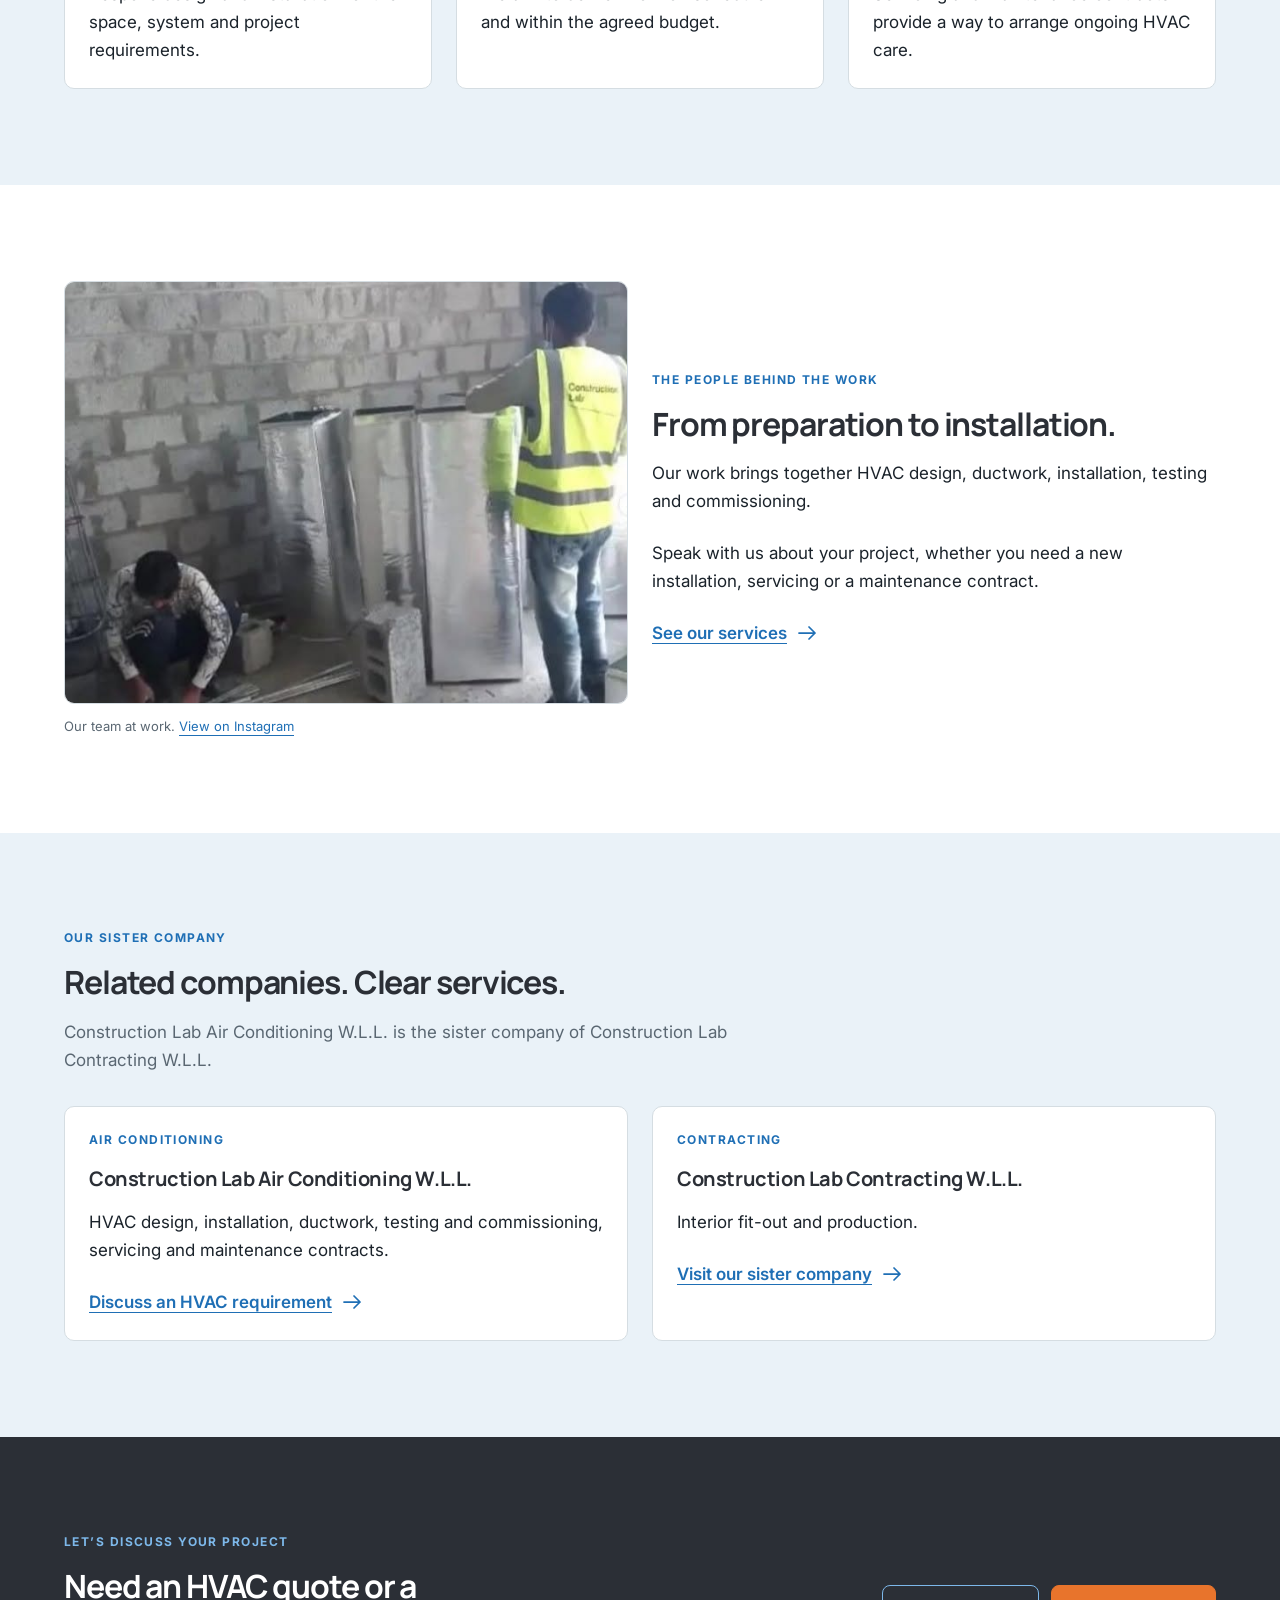
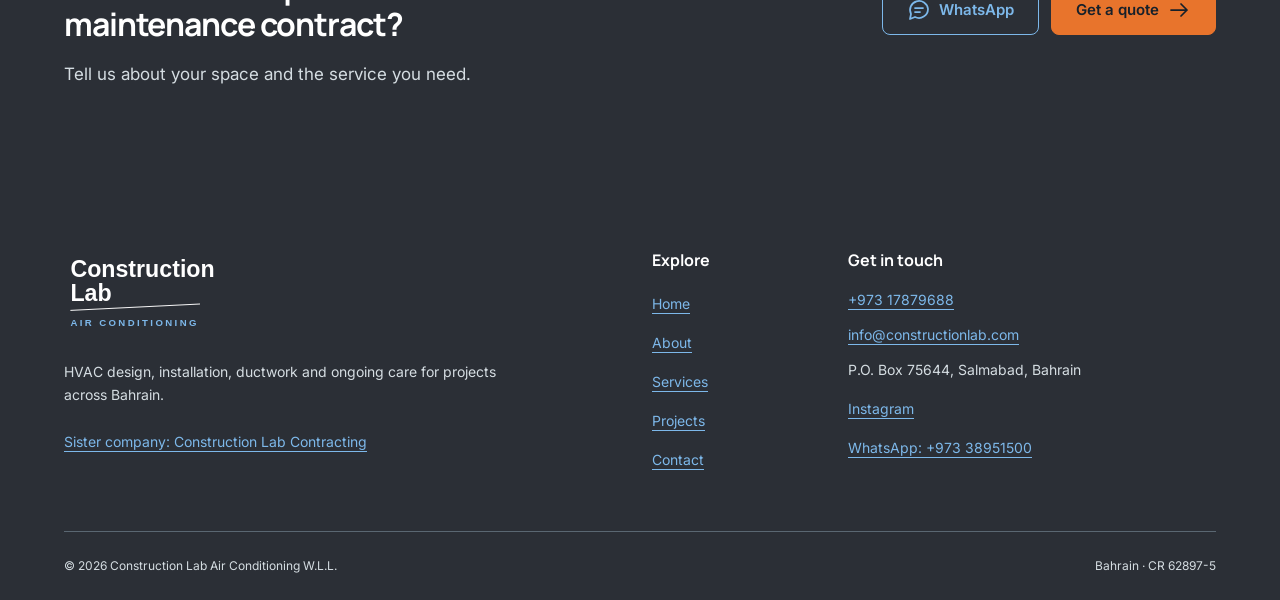
==== commit 7bed3f56: "Remove working hours from all website pages and configuration" ====
--- a/about.html
+++ b/about.html
@@ -90,7 +90,6 @@
         <div class="footer-contact">
           <h2>Get in touch</h2>
           <address><p><a href="tel:+97317879688" data-contact="phone" aria-label="Call +973 17879688"><span data-config="PHONE">+973 17879688</span></a></p><p><a href="mailto:info@constructionlab.com" data-email><span data-config="EMAIL">info@constructionlab.com</span></a></p><p data-config="ADDRESS">P.O. Box 75644, Salmabad, Bahrain</p></address>
-          <p data-config="WORKING_HOURS">[TO CONFIRM: working hours]</p>
           <ul class="footer-links"><li><a href="https://www.instagram.com/cl_airconditioning/" data-config-link="INSTAGRAM_URL">Instagram</a></li><li><a href="https://wa.me/97338951500" data-contact="whatsapp" aria-label="Chat on WhatsApp">WhatsApp: <span data-config="WHATSAPP">+973 38951500</span></a></li></ul>
         </div>
       </div>
